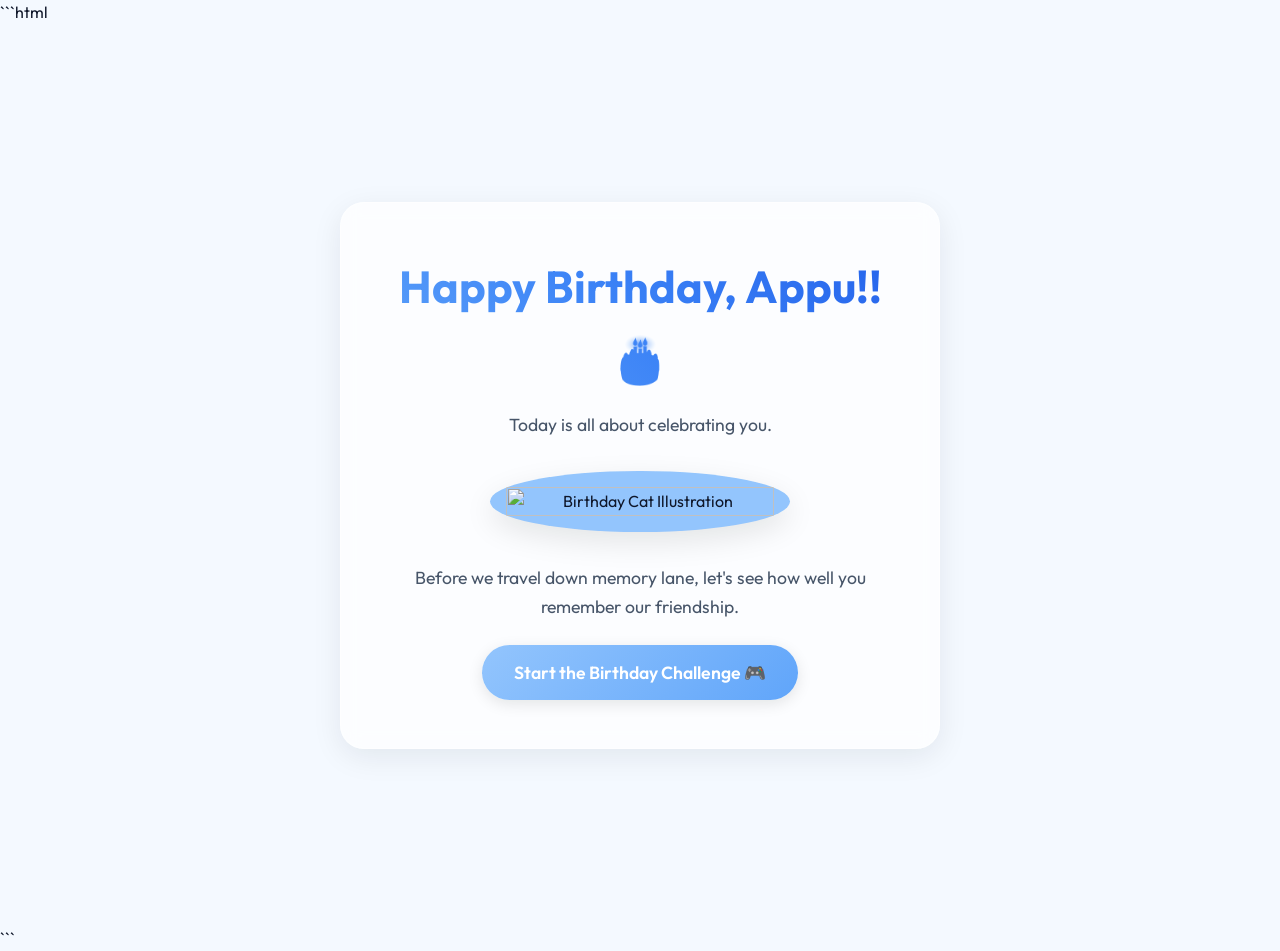
==== index.html @ 623422d3 "Add files via upload" ====
```html
<!DOCTYPE html>
<html lang="en">

<head>
    <meta charset="UTF-8">
    <meta name="viewport" content="width=device-width, initial-scale=1.0">
    <title>Happy Birthday!</title>

    <!-- Google Fonts -->
    <link rel="preconnect" href="https://fonts.googleapis.com">
    <link rel="preconnect" href="https://fonts.gstatic.com" crossorigin>
    <link href="https://fonts.googleapis.com/css2?family=Outfit:wght@300;400;600;700&display=swap" rel="stylesheet">

    <!-- Confetti Library -->
    <script src="https://cdn.jsdelivr.net/npm/canvas-confetti@1.6.0/dist/confetti.browser.min.js"></script>

    <link rel="stylesheet" href="style.css">
</head>

<body>

    <!-- Section 1: Homepage -->
    <section id="home" class="view-section active">
        <div class="content">
            <h1>Happy Birthday, Appu!! 🎂</h1>
            <p>Today is all about celebrating you.</p>

            <div class="img-container home-img">
                <img src="assets/cat_birthday_cake_1773682150383.png" alt="Birthday Cat Illustration">
            </div>

            <p class="subtitle">
                Before we travel down memory lane, let's see how well you remember our friendship.
            </p>

            <button class="btn primary-btn" id="start-btn">
                Start the Birthday Challenge 🎮
            </button>
        </div>
    </section>


    <!-- Section 2: Friendship Challenge -->
    <section id="challenge" class="view-section hidden">

        <div class="progress-indicator">
            Friendship Challenge <span id="challenge-step">1</span> of 2
        </div>


        <!-- Game 1 -->
        <div id="game-1" class="game-container active">

            <h2>Guess the Memory</h2>

            <div class="img-container blur-container" id="blur-img-container">
                <img src="assets/reunion.jpeg" alt="Blurred Memory" id="blur-img">
            </div>

            <p class="question-text">Where was this memory from?</p>

            <div class="options-grid" id="game1-options">

                <button class="btn option-btn">
                    A trip we never got a chance to take
                </button>

                <button class="btn option-btn" data-correct="true">
                    School
                </button>

                <button class="btn option-btn">
                    Home
                </button>

                <button class="btn option-btn">
                    Food Bells
                </button>

            </div>


            <div id="game1-feedback" class="feedback hidden">
                <p class="success-msg">
                    Correct! Remember how mad you were at me that day..
                    Ohh god the drama, I kind of miss it 😂
                </p>

                <button class="btn primary-btn" id="next-game-btn">
                    Next Challenge ➡️
                </button>
            </div>

        </div>


        <!-- Game 2 -->
        <div id="game-2" class="game-container hidden">

            <h2>Friendship Quiz</h2>

            <div class="quiz-container">


                <div class="quiz-question active" id="q1">

                    <p class="question-text">
                        When was the first time you visited my place
                    </p>

                    <div class="options-grid quiz-options">

                        <button class="btn option-btn">
                            My birthday
                        </button>

                        <button class="btn option-btn" data-correct="true">
                            Food without fire
                        </button>

                        <button class="btn option-btn">
                            The day we went out and vlogged
                        </button>

                    </div>

                </div>



                <div class="quiz-question hidden" id="q2">

                    <p class="question-text">
                        Which was the one song we both were obsessed with?
                    </p>

                    <div class="options-grid quiz-options">

                        <button class="btn option-btn" data-correct="true">
                            Closer
                        </button>

                        <button class="btn option-btn">
                            Sweety
                        </button>

                        <button class="btn option-btn">
                            Lal Bindi
                        </button>

                    </div>

                </div>


            </div>


            <div id="game2-feedback" class="feedback hidden">

                <button class="btn primary-btn" id="unlock-timeline-btn">
                    Unlock Memory Lane ⏳
                </button>

            </div>

        </div>

    </section>



    <!-- Section 3: Memory Lane -->
    <section id="timeline" class="view-section hidden">

        <h2 class="section-title">Memory Lane</h2>

        <div class="timeline-container">


            <div class="timeline-item">
                <div class="timeline-date">4th April 2018</div>
                <div class="timeline-content">
                    <h3>The Day We Met</h3>
                    <p>
                        It all started on that day.
                        I had no clue I would be meeting someone
                        who would become such a crucial part of my life.
                    </p>
                </div>
            </div>



            <div class="timeline-item">

                <div class="timeline-date">26 Jan 2019</div>

                <div class="timeline-content">

                    <h3>The First time you came home</h3>

                    <div class="img-container">
                        <img src="assets/1st-1.jpeg" alt="Home">
                    </div>

                    <p>
                        That day was sooo much fun. I wish I could just go back
                        to those carefree days.
                    </p>

                </div>
            </div>



            <div class="timeline-item">

                <div class="timeline-date">Feb 2020</div>

                <div class="timeline-content">

                    <h3>The Day we went out for the first time</h3>

                    <div class="img-container">
                        <img src="assets/memory1.jpeg" alt="Memory">
                    </div>

                    <p>
                        We went to have ice cream and planned that day for so long.
                    </p>

                </div>

            </div>



            <div class="timeline-item">

                <div class="timeline-date">8 June 2024</div>

                <div class="timeline-content">

                    <h3>My Fav Picture of Ours</h3>

                    <div class="img-container">
                        <img src="assets/memory2.jpeg" alt="Favourite memory">
                    </div>

                    <p>
                        The first time you visited the current house.
                    </p>

                </div>

            </div>



            <div class="timeline-item">

                <div class="timeline-date">Jan 2026</div>

                <div class="timeline-content">

                    <h3>The Last time we met</h3>

                    <div class="img-container">
                        <img src="assets/memory3.jpeg" alt="Last time we met">
                    </div>

                    <p>
                        We drew a digital penguin, did tattoos and had falooda.
                    </p>

                </div>

            </div>


        </div>



        <div class="timeline-end">

            <button class="btn primary-btn" id="finish-btn">
                See The Future 🚀
            </button>

        </div>

    </section>



    <!-- Section 4: Final Birthday Section -->

    <section id="final-celebration" class="view-section hidden">

        <div class="celebration-content">

            <h1>Cheers to 21!! 🎉</h1>

            <div class="message-card">

                <p class="big-msg">Happy Birthday!</p>

                <p>
                    Thank you for all the memories, the chaos, and the laughter.
                    You make life so much brighter.
                </p>

                <p>
                    Here’s to many more adventures together.
                </p>

                <p>
                    Happy Birthday my Dearest Foe!!
                    I wish you nothing but the best in life ❤️
                </p>

            </div>


            <button class="btn secondary-btn" id="replay-btn">
                Replay Memories 🔄
            </button>

        </div>

    </section>


    <script src="script.js"></script>

</body>

</html>
```
---- style.css ----
:root {
    /* Blue and White Color Palette */
    --bg-color: #f4f9ff;
    --pastel-pink: #dbeafe;
    --pastel-lavender: #bfdbfe;
    --pastel-yellow: #d1fae5;
    --pastel-blue: #93c5fd;
    --text-dark: #0f172a;
    --text-light: #475569;
    --white: #ffffff;
    --shadow: 0 8px 30px rgba(15, 23, 42, 0.08);
}

* {
    margin: 0;
    padding: 0;
    box-sizing: border-box;
    font-family: 'Outfit', sans-serif;
}

body {
    background-color: var(--bg-color);
    color: var(--text-dark);
    line-height: 1.6;
    overflow-x: hidden;
    scroll-behavior: smooth;
}

/* Sections & Layout */
.view-section {
    min-height: 100vh;
    display: flex;
    flex-direction: column;
    align-items: center;
    justify-content: center;
    padding: 2rem 1rem;
    opacity: 1;
    transition: opacity 0.8s ease-in-out, transform 0.8s ease-in-out;
}

.view-section.hidden {
    display: none;
    opacity: 0;
    transform: translateY(20px);
}

.content {
    text-align: center;
    max-width: 600px;
    background: rgba(255, 255, 255, 0.7);
    backdrop-filter: blur(10px);
    padding: 3rem 2rem;
    border-radius: 24px;
    box-shadow: var(--shadow);
    border: 1px solid rgba(255, 255, 255, 0.5);
    animation: floatIn 1s cubic-bezier(0.175, 0.885, 0.32, 1.275);
}

@keyframes floatIn {
    0% { opacity: 0; transform: translateY(30px) scale(0.95); }
    100% { opacity: 1; transform: translateY(0) scale(1); }
}

h1 {
    font-size: 2.8rem;
    margin-bottom: 1rem;
    background: linear-gradient(45deg, #60a5fa 0%, #3b82f6 50%, #2563eb 100%);
    -webkit-background-clip: text;
    background-clip: text;
    -webkit-text-fill-color: transparent;
}

h2 {
    font-size: 2rem;
    margin-bottom: 1.5rem;
    color: var(--text-dark);
    text-align: center;
}

p {
    font-size: 1.1rem;
    margin-bottom: 1.5rem;
    color: var(--text-light);
}

/* Images */
.img-container {
    border-radius: 20px;
    overflow: hidden;
    margin: 2rem auto;
    box-shadow: 0 10px 30px rgba(0,0,0,0.1);
    position: relative;
    max-width: 100%;
}

.img-container img {
    width: 100%;
    height: auto;
    display: block;
    transition: transform 0.3s ease;
}

.img-container:hover img {
    transform: scale(1.03);
}

.home-img {
    max-width: 300px;
    background: var(--pastel-blue);
    padding: 1rem;
    border-radius: 50%;
    animation: floatBob 6s ease-in-out infinite;
}

@keyframes floatBob {
    0%, 100% { transform: translateY(0px) rotate(0deg); }
    50% { transform: translateY(-15px) rotate(2deg); }
}

/* Buttons */
.btn {
    padding: 1rem 2rem;
    border: none;
    border-radius: 50px;
    font-size: 1.1rem;
    font-weight: 600;
    cursor: pointer;
    transition: all 0.3s cubic-bezier(0.175, 0.885, 0.32, 1.275);
    box-shadow: 0 4px 15px rgba(0,0,0,0.1);
}

.btn:active {
    transform: scale(0.95);
}

.primary-btn {
    background: linear-gradient(135deg, var(--pastel-blue) 0%, #60a5fa 100%);
    color: var(--white);
}

.primary-btn:hover {
    transform: translateY(-5px);
    box-shadow: 0 8px 25px rgba(96, 165, 250, 0.4);
}

.option-btn {
    background: var(--white);
    border: 2px solid var(--pastel-lavender);
    color: var(--text-dark);
    width: 100%;
    margin-bottom: 1rem;
}

.option-btn:hover {
    background: var(--pastel-lavender);
    transform: translateY(-3px);
}

.option-btn.selected-correct {
    background: var(--pastel-yellow);
    border-color: #6ee7b7;
    animation: pop 0.4s ease;
}

.option-btn.selected-wrong {
    background: #ffcccb;
    border-color: #ffa07a;
    animation: shake 0.4s ease;
}

@keyframes pop {
    0% { transform: scale(1); }
    50% { transform: scale(1.05); }
    100% { transform: scale(1); }
}

@keyframes shake {
    0%, 100% { transform: translateX(0); }
    25% { transform: translateX(-5px); }
    75% { transform: translateX(5px); }
}

/* Games Section */
.game-container {
    max-width: 600px;
    width: 100%;
    background: var(--white);
    padding: 2rem;
    border-radius: 20px;
    box-shadow: var(--shadow);
    text-align: center;
    display: none;
    animation: floatIn 0.8s ease;
}

.game-container.active {
    display: block;
}

.progress-indicator {
    background: var(--pastel-yellow);
    padding: 0.5rem 1.5rem;
    border-radius: 20px;
    font-weight: 600;
    margin-bottom: 2rem;
    display: inline-block;
    color: var(--text-dark);
}

.options-grid {
    display: grid;
    grid-template-columns: 1fr 1fr;
    gap: 1rem;
    margin-top: 2rem;
}

.blur-container img {
    filter: blur(15px);
    transition: filter 1s ease-in-out;
}

.blur-container.revealed img {
    filter: blur(0);
}

.feedback {
    margin-top: 2rem;
    padding: 1rem;
    border-radius: 12px;
    background: var(--pastel-blue);
    color: var(--white);
    font-weight: 600;
    animation: floatIn 0.5s ease;
}

.hidden {
    display: none !important;
}

/* Timeline */
.timeline-container {
    max-width: 800px;
    width: 100%;
    margin: 0 auto;
    position: relative;
    padding: 2rem 0;
}

.timeline-container::before {
    content: '';
    position: absolute;
    top: 0;
    left: 50%;
    transform: translateX(-50%);
    width: 4px;
    height: 100%;
    background: var(--pastel-blue);
    border-radius: 2px;
}

.timeline-item {
    display: flex;
    justify-content: flex-end;
    padding-right: 50%;
    position: relative;
    margin-bottom: 4rem;
    opacity: 0;
    transform: translateY(30px);
    transition: all 0.8s ease;
}

.timeline-item.visible {
    opacity: 1;
    transform: translateY(0);
}

.timeline-item:nth-child(even) {
    justify-content: flex-start;
    padding-right: 0;
    padding-left: 50%;
}

.timeline-item::after {
    content: '';
    position: absolute;
    top: 20px;
    right: calc(50% - 12px);
    width: 24px;
    height: 24px;
    background: var(--white);
    border: 4px solid var(--pastel-blue);
    border-radius: 50%;
    box-shadow: 0 0 0 4px rgba(147, 197, 253, 0.4);
}

.timeline-item:nth-child(even)::after {
    left: calc(50% - 12px);
}

.timeline-content {
    background: var(--white);
    padding: 2rem;
    border-radius: 16px;
    box-shadow: var(--shadow);
    width: 90%;
    margin-right: 2rem;
    position: relative;
}

.timeline-item:nth-child(even) .timeline-content {
    margin-right: 0;
    margin-left: 2rem;
}

.timeline-content::before {
    content: '';
    position: absolute;
    top: 24px;
    right: -10px;
    border-style: solid;
    border-width: 10px 0 10px 10px;
    border-color: transparent transparent transparent var(--white);
}

.timeline-item:nth-child(even) .timeline-content::before {
    right: auto;
    left: -10px;
    border-width: 10px 10px 10px 0;
    border-color: transparent var(--white) transparent transparent;
}

.timeline-date {
    background: var(--pastel-lavender);
    color: var(--text-dark);
    padding: 0.5rem 1rem;
    border-radius: 20px;
    font-weight: 700;
    display: inline-block;
    margin-bottom: 1rem;
}

/* Final Section */
#final-celebration {
    background: linear-gradient(135deg, var(--pastel-blue) 0%, #3b82f6 100%);
    text-align: center;
}

.celebration-content h1 {
    color: var(--white);
    text-shadow: 2px 2px 4px rgba(0,0,0,0.1);
    background: none;
    -webkit-text-fill-color: var(--white);
}

.message-card {
    background: rgba(255, 255, 255, 0.9);
    padding: 3rem;
    border-radius: 24px;
    margin: 2rem auto;
    max-width: 600px;
    box-shadow: 0 20px 40px rgba(0,0,0,0.1);
}

.big-msg {
    font-size: 2rem;
    font-weight: 700;
    color: var(--text-dark);
    margin-bottom: 1rem;
}

/* Responsive Design */
@media (max-width: 768px) {
    .options-grid {
        grid-template-columns: 1fr;
    }
    
    .timeline-container::before {
        left: 30px;
    }
    
    .timeline-item, .timeline-item:nth-child(even) {
        justify-content: flex-start;
        padding-left: 80px;
        padding-right: 0;
        width: 100%;
    }
    
    .timeline-item::after, .timeline-item:nth-child(even)::after {
        left: 18px;
    }
    
    .timeline-content, .timeline-item:nth-child(even) .timeline-content {
        width: 100%;
        margin-left: 0;
    }
    
    .timeline-content::before, .timeline-item:nth-child(even) .timeline-content::before {
        left: -10px;
        border-width: 10px 10px 10px 0;
        border-color: transparent var(--white) transparent transparent;
    }
}
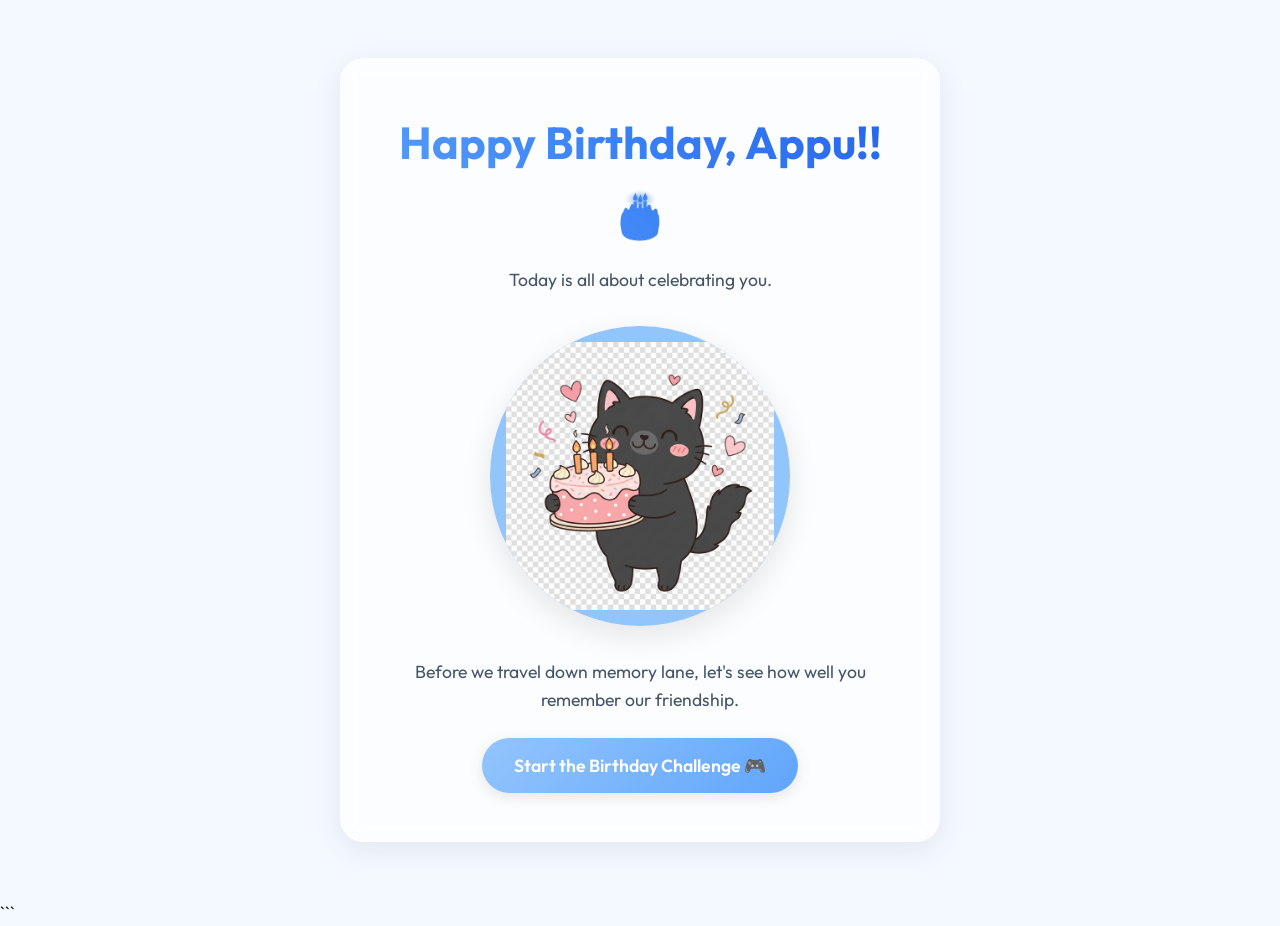
==== commit c7c9a354: "Update index.html" ====
--- a/index.html
+++ b/index.html
@@ -1,4 +1,4 @@
-```html
+
 <!DOCTYPE html>
 <html lang="en">
 
@@ -339,4 +339,4 @@
 </body>
 
 </html>
-```+```
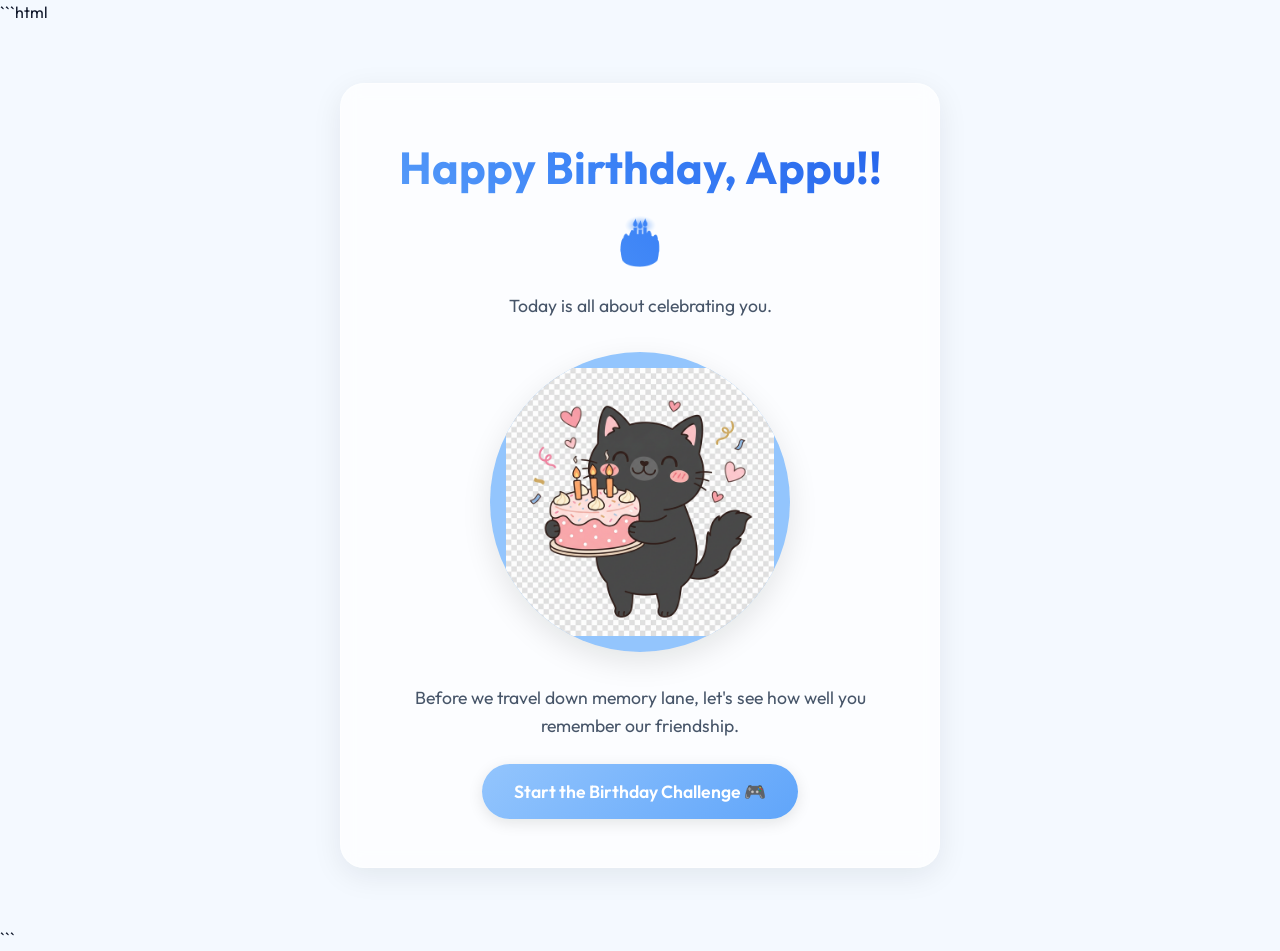
==== commit 1e754ecd: "Update index.html" ====
--- a/index.html
+++ b/index.html
@@ -1,4 +1,4 @@
-
+```html
 <!DOCTYPE html>
 <html lang="en">
 
@@ -20,323 +20,322 @@
 
 <body>
 
-    <!-- Section 1: Homepage -->
-    <section id="home" class="view-section active">
-        <div class="content">
-            <h1>Happy Birthday, Appu!! 🎂</h1>
-            <p>Today is all about celebrating you.</p>
-
-            <div class="img-container home-img">
-                <img src="assets/cat_birthday_cake_1773682150383.png" alt="Birthday Cat Illustration">
-            </div>
-
-            <p class="subtitle">
-                Before we travel down memory lane, let's see how well you remember our friendship.
-            </p>
-
-            <button class="btn primary-btn" id="start-btn">
-                Start the Birthday Challenge 🎮
-            </button>
+<!-- Section 1: Homepage -->
+<section id="home" class="view-section active">
+    <div class="content">
+        <h1>Happy Birthday, Appu!! 🎂</h1>
+        <p>Today is all about celebrating you.</p>
+
+        <div class="img-container home-img">
+            <img src="assets/cat_birthday_cake_1773682150383.png" alt="Birthday Cat Illustration">
         </div>
-    </section>
-
-
-    <!-- Section 2: Friendship Challenge -->
-    <section id="challenge" class="view-section hidden">
-
-        <div class="progress-indicator">
-            Friendship Challenge <span id="challenge-step">1</span> of 2
-        </div>
-
-
-        <!-- Game 1 -->
-        <div id="game-1" class="game-container active">
-
-            <h2>Guess the Memory</h2>
-
-            <div class="img-container blur-container" id="blur-img-container">
-                <img src="assets/reunion.jpeg" alt="Blurred Memory" id="blur-img">
-            </div>
-
-            <p class="question-text">Where was this memory from?</p>
-
-            <div class="options-grid" id="game1-options">
-
-                <button class="btn option-btn">
-                    A trip we never got a chance to take
-                </button>
-
-                <button class="btn option-btn" data-correct="true">
-                    School
-                </button>
-
-                <button class="btn option-btn">
-                    Home
-                </button>
-
-                <button class="btn option-btn">
-                    Food Bells
-                </button>
-
-            </div>
-
-
-            <div id="game1-feedback" class="feedback hidden">
-                <p class="success-msg">
-                    Correct! Remember how mad you were at me that day..
-                    Ohh god the drama, I kind of miss it 😂
-                </p>
-
-                <button class="btn primary-btn" id="next-game-btn">
-                    Next Challenge ➡️
-                </button>
-            </div>
-
-        </div>
-
-
-        <!-- Game 2 -->
-        <div id="game-2" class="game-container hidden">
-
-            <h2>Friendship Quiz</h2>
-
-            <div class="quiz-container">
-
-
-                <div class="quiz-question active" id="q1">
-
-                    <p class="question-text">
-                        When was the first time you visited my place
-                    </p>
-
-                    <div class="options-grid quiz-options">
-
-                        <button class="btn option-btn">
-                            My birthday
-                        </button>
-
-                        <button class="btn option-btn" data-correct="true">
-                            Food without fire
-                        </button>
-
-                        <button class="btn option-btn">
-                            The day we went out and vlogged
-                        </button>
-
-                    </div>
-
-                </div>
-
-
-
-                <div class="quiz-question hidden" id="q2">
-
-                    <p class="question-text">
-                        Which was the one song we both were obsessed with?
-                    </p>
-
-                    <div class="options-grid quiz-options">
-
-                        <button class="btn option-btn" data-correct="true">
-                            Closer
-                        </button>
-
-                        <button class="btn option-btn">
-                            Sweety
-                        </button>
-
-                        <button class="btn option-btn">
-                            Lal Bindi
-                        </button>
-
-                    </div>
-
-                </div>
-
-
-            </div>
-
-
-            <div id="game2-feedback" class="feedback hidden">
-
-                <button class="btn primary-btn" id="unlock-timeline-btn">
-                    Unlock Memory Lane ⏳
-                </button>
-
-            </div>
-
-        </div>
-
-    </section>
-
-
-
-    <!-- Section 3: Memory Lane -->
-    <section id="timeline" class="view-section hidden">
-
-        <h2 class="section-title">Memory Lane</h2>
-
-        <div class="timeline-container">
-
-
-            <div class="timeline-item">
-                <div class="timeline-date">4th April 2018</div>
-                <div class="timeline-content">
-                    <h3>The Day We Met</h3>
-                    <p>
-                        It all started on that day.
-                        I had no clue I would be meeting someone
-                        who would become such a crucial part of my life.
-                    </p>
-                </div>
-            </div>
-
-
-
-            <div class="timeline-item">
-
-                <div class="timeline-date">26 Jan 2019</div>
-
-                <div class="timeline-content">
-
-                    <h3>The First time you came home</h3>
-
-                    <div class="img-container">
-                        <img src="assets/1st-1.jpeg" alt="Home">
-                    </div>
-
-                    <p>
-                        That day was sooo much fun. I wish I could just go back
-                        to those carefree days.
-                    </p>
-
-                </div>
-            </div>
-
-
-
-            <div class="timeline-item">
-
-                <div class="timeline-date">Feb 2020</div>
-
-                <div class="timeline-content">
-
-                    <h3>The Day we went out for the first time</h3>
-
-                    <div class="img-container">
-                        <img src="assets/memory1.jpeg" alt="Memory">
-                    </div>
-
-                    <p>
-                        We went to have ice cream and planned that day for so long.
-                    </p>
-
-                </div>
-
-            </div>
-
-
-
-            <div class="timeline-item">
-
-                <div class="timeline-date">8 June 2024</div>
-
-                <div class="timeline-content">
-
-                    <h3>My Fav Picture of Ours</h3>
-
-                    <div class="img-container">
-                        <img src="assets/memory2.jpeg" alt="Favourite memory">
-                    </div>
-
-                    <p>
-                        The first time you visited the current house.
-                    </p>
-
-                </div>
-
-            </div>
-
-
-
-            <div class="timeline-item">
-
-                <div class="timeline-date">Jan 2026</div>
-
-                <div class="timeline-content">
-
-                    <h3>The Last time we met</h3>
-
-                    <div class="img-container">
-                        <img src="assets/memory3.jpeg" alt="Last time we met">
-                    </div>
-
-                    <p>
-                        We drew a digital penguin, did tattoos and had falooda.
-                    </p>
-
-                </div>
-
-            </div>
-
-
-        </div>
-
-
-
-        <div class="timeline-end">
-
-            <button class="btn primary-btn" id="finish-btn">
-                See The Future 🚀
-            </button>
-
-        </div>
-
-    </section>
-
-
-
-    <!-- Section 4: Final Birthday Section -->
-
-    <section id="final-celebration" class="view-section hidden">
-
-        <div class="celebration-content">
-
-            <h1>Cheers to 21!! 🎉</h1>
-
-            <div class="message-card">
-
-                <p class="big-msg">Happy Birthday!</p>
-
-                <p>
-                    Thank you for all the memories, the chaos, and the laughter.
-                    You make life so much brighter.
-                </p>
-
-                <p>
-                    Here’s to many more adventures together.
-                </p>
-
-                <p>
-                    Happy Birthday my Dearest Foe!!
-                    I wish you nothing but the best in life ❤️
-                </p>
-
-            </div>
-
-
-            <button class="btn secondary-btn" id="replay-btn">
-                Replay Memories 🔄
-            </button>
-
-        </div>
-
-    </section>
-
-
-    <script src="script.js"></script>
+
+        <p class="subtitle">
+            Before we travel down memory lane, let's see how well you remember our friendship.
+        </p>
+
+        <button class="btn primary-btn" id="start-btn">
+            Start the Birthday Challenge 🎮
+        </button>
+    </div>
+</section>
+
+
+<!-- Section 2: Friendship Challenge -->
+<section id="challenge" class="view-section hidden">
+
+<div class="progress-indicator">
+Friendship Challenge <span id="challenge-step">1</span> of 2
+</div>
+
+
+<!-- Game 1 -->
+<div id="game-1" class="game-container active">
+
+<h2>Guess the Memory</h2>
+
+<div class="img-container blur-container" id="blur-img-container">
+<img src="assets/reunion.jpeg" alt="Blurred Memory" id="blur-img">
+</div>
+
+<p class="question-text">Where was this memory from?</p>
+
+<div class="options-grid" id="game1-options">
+
+<button class="btn option-btn">
+A trip we never got a chance to take
+</button>
+
+<button class="btn option-btn" data-correct="true">
+School
+</button>
+
+<button class="btn option-btn">
+Home
+</button>
+
+<button class="btn option-btn">
+Food Bells
+</button>
+
+</div>
+
+
+<div id="game1-feedback" class="feedback hidden">
+<p class="success-msg">
+Correct! Remember how mad you were at me that day..
+Ohh god the drama, I kind of miss it 😂
+</p>
+
+<button class="btn primary-btn" id="next-game-btn">
+Next Challenge ➡️
+</button>
+</div>
+
+</div>
+
+
+<!-- Game 2 -->
+<div id="game-2" class="game-container hidden">
+
+<h2>Friendship Quiz</h2>
+
+<div class="quiz-container">
+
+
+<div class="quiz-question active" id="q1">
+
+<p class="question-text">
+When was the first time you visited my place
+</p>
+
+<div class="options-grid quiz-options">
+
+<button class="btn option-btn">
+My birthday
+</button>
+
+<button class="btn option-btn" data-correct="true">
+Food without fire
+</button>
+
+<button class="btn option-btn">
+The day we went out and vlogged
+</button>
+
+</div>
+
+</div>
+
+
+
+<div class="quiz-question hidden" id="q2">
+
+<p class="question-text">
+Which was the one song we both were obsessed with?
+</p>
+
+<div class="options-grid quiz-options">
+
+<button class="btn option-btn" data-correct="true">
+Closer
+</button>
+
+<button class="btn option-btn">
+Sweety
+</button>
+
+<button class="btn option-btn">
+Lal Bindi
+</button>
+
+</div>
+
+</div>
+
+
+</div>
+
+
+<div id="game2-feedback" class="feedback hidden">
+
+<button class="btn primary-btn" id="unlock-timeline-btn">
+Unlock Memory Lane ⏳
+</button>
+
+</div>
+
+</div>
+
+</section>
+
+
+
+<!-- Section 3: Memory Lane -->
+<section id="timeline" class="view-section hidden">
+
+<h2 class="section-title">Memory Lane</h2>
+
+<div class="timeline-container">
+
+
+<div class="timeline-item">
+<div class="timeline-date">4th April 2018</div>
+<div class="timeline-content">
+<h3>The Day We Met</h3>
+<p>
+It all started on that day.
+I had no clue I would be meeting someone
+who would become such a crucial part of my life.
+</p>
+</div>
+</div>
+
+
+
+<div class="timeline-item">
+
+<div class="timeline-date">26 Jan 2019</div>
+
+<div class="timeline-content">
+
+<h3>The First time you came home</h3>
+
+<div class="img-container">
+<img src="assets/1st-1.jpeg" alt="Home">
+</div>
+
+<p>
+That day was sooo much fun. I wish I could just go back
+to those carefree days.
+</p>
+
+</div>
+</div>
+
+
+
+<div class="timeline-item">
+
+<div class="timeline-date">Feb 2020</div>
+
+<div class="timeline-content">
+
+<h3>The Day we went out for the first time</h3>
+
+<div class="img-container">
+<img src="assets/memory1.jpeg" alt="Memory">
+</div>
+
+<p>
+We went to have ice cream and planned that day for so long.
+</p>
+
+</div>
+
+</div>
+
+
+
+<div class="timeline-item">
+
+<div class="timeline-date">8 June 2024</div>
+
+<div class="timeline-content">
+
+<h3>My Fav Picture of Ours</h3>
+
+<div class="img-container">
+<img src="assets/memory2.jpeg" alt="Favourite memory">
+</div>
+
+<p>
+The first time you visited the current house.
+</p>
+
+</div>
+
+</div>
+
+
+
+<div class="timeline-item">
+
+<div class="timeline-date">Jan 2026</div>
+
+<div class="timeline-content">
+
+<h3>The Last time we met</h3>
+
+<div class="img-container">
+<img src="assets/memory3.jpeg" alt="Last time we met">
+</div>
+
+<p>
+We drew a digital penguin, did tattoos and had falooda.
+</p>
+
+</div>
+
+</div>
+
+
+</div>
+
+
+
+<div class="timeline-end">
+
+<button class="btn primary-btn" id="finish-btn">
+See The Future 🚀
+</button>
+
+</div>
+
+</section>
+
+
+
+<!-- Section 4: Final Birthday Section -->
+
+<section id="final-celebration" class="view-section hidden">
+
+<div class="celebration-content">
+
+<h1>Cheers to 21!! 🎉</h1>
+
+<div class="message-card">
+
+<p class="big-msg">Happy Birthday!</p>
+
+<p>
+Thank you for all the memories, the chaos, and the laughter.
+You make life so much brighter.
+</p>
+
+<p>
+Here’s to many more adventures together.
+</p>
+
+<p>
+Happy Birthday my Dearest Foe!!
+I wish you nothing but the best in life ❤️
+</p>
+
+</div>
+
+
+<button class="btn secondary-btn" id="replay-btn">
+Replay Memories 🔄
+</button>
+
+</div>
+
+</section>
+
+
+<script src="script.js"></script>
 
 </body>
-
 </html>
 ```
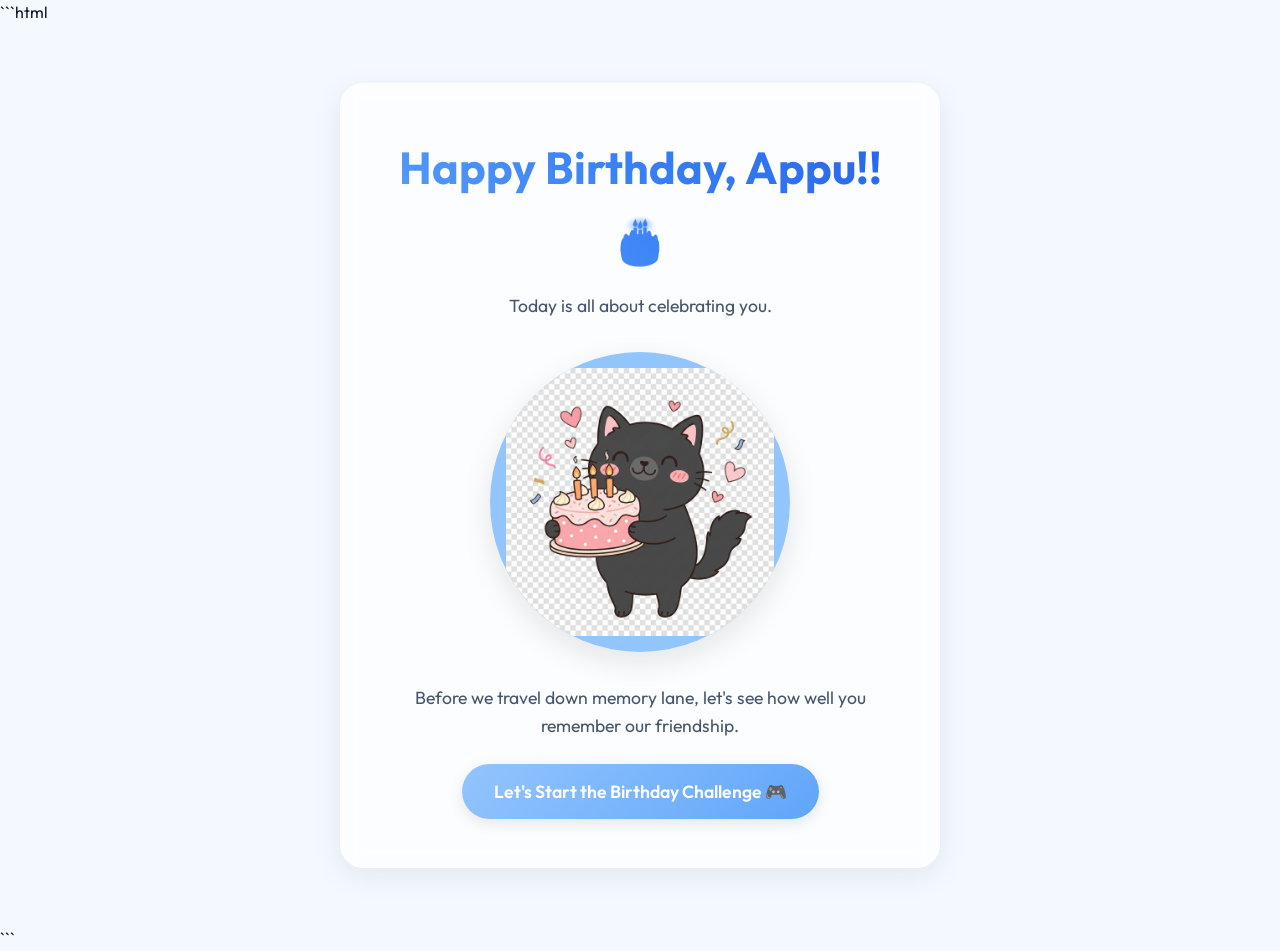
==== commit 0555a0db: "Update index.html" ====
--- a/index.html
+++ b/index.html
@@ -35,7 +35,7 @@
         </p>
 
         <button class="btn primary-btn" id="start-btn">
-            Start the Birthday Challenge 🎮
+            Let's Start the Birthday Challenge 🎮
         </button>
     </div>
 </section>
@@ -239,25 +239,99 @@
 
 <div class="timeline-item">
 
+<div class="timeline-date">20 Feb 2021</div>
+
+<div class="timeline-content">
+
+<h3>My Fav Picture of Ours</h3>
+
+<div class="img-container">
+<img src="assets/memory2.jpeg" alt="Favourite memory">
+</div>
+
+<p>
+The first time you visited the current house. There were a lot of changes from feb 2020 to feb 2021 in both of our lives. But we survived.
+</p>
+
+</div>
+
+</div>
+
+<div class="timeline-item">
+
+<div class="timeline-date">14 Aug 2023</div>
+
+<div class="timeline-content">
+
+<h3>Last pic before you left for college</h3>
+
+<div class="img-container">
+<img src="assets/b4.jpeg" alt="Home">
+</div>
+
+<p>
+Idk if I've told it to you before, but I was really upset that you would be moving THOUSANDS of KMs away from me. If i could cry like a normal person I would have definitely cried.
+</p>
+
+</div>
+</div>
+
+<div class="timeline-item">
+
+<div class="timeline-date">30 Sep 2023</div>
+
+<div class="timeline-content">
+
+<h3>The First time you came home from college</h3>
+
+<div class="img-container">
+<img src="assets/after.jpeg" alt="Home">
+</div>
+
+<p>
+I hope that you actually liked those earrings.
+</p>
+
+</div>
+</div>
+
+<div class="timeline-item">
+
 <div class="timeline-date">8 June 2024</div>
 
 <div class="timeline-content">
 
-<h3>My Fav Picture of Ours</h3>
-
-<div class="img-container">
-<img src="assets/memory2.jpeg" alt="Favourite memory">
-</div>
-
-<p>
-The first time you visited the current house.
-</p>
-
-</div>
-
-</div>
-
-
+<h3>The First time you cooked for me</h3>
+
+<div class="img-container">
+<img src="assets/Chef.jpeg" alt="Home">
+</div>
+
+<p>
+You cook really really good. I'm a big fan of your cooking..
+</p>
+
+</div>
+</div>
+
+<div class="timeline-item">
+
+<div class="timeline-date">Nov 2024</div>
+
+<div class="timeline-content">
+
+<h3>Diwali/Cousin's wedding</h3>
+
+<div class="img-container">
+<img src="assets/diwali.jpeg" alt="Home">
+</div>
+
+<p>
+I skipped few ceremonies from the wedding to come visit you that day. Was worth it.
+</p>
+
+</div>
+</div>
 
 <div class="timeline-item">
 
@@ -305,7 +379,7 @@
 <h1>Cheers to 21!! 🎉</h1>
 
 <div class="message-card">
-
+    
 <p class="big-msg">Happy Birthday!</p>
 
 <p>
